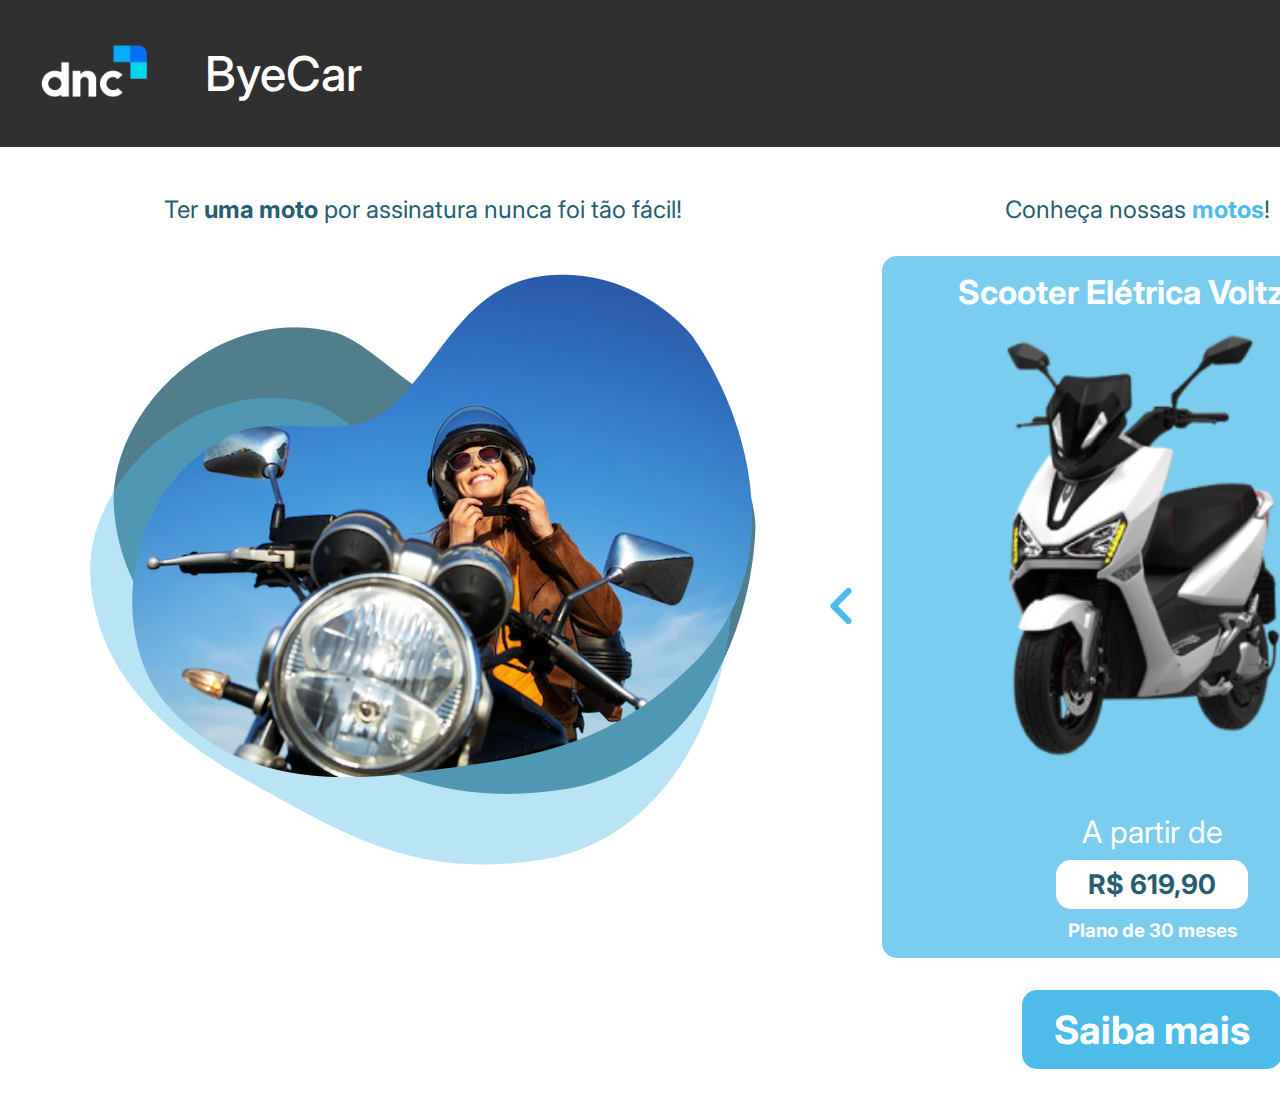
==== ByeCar/index.html @ d8a2f301 "Dinâmica ao vivo dia 07-01-23, exercitando o JS" ====
<!DOCTYPE html>
<html lang="pt-BR">
  <head>
    <meta charset="UTF-8" />
    <meta http-equiv="X-UA-Compatible" content="IE=edge" />
    <meta name="viewport" content="width=device-width, initial-scale=1.0" />
    <title>Bye Car</title>
    <link rel="stylesheet" href="style.css" />
    <script src="script.js" defer></script>
  </head>
  <body>
    <header>
      <img src="./assets/dnc-logo.png" alt="dnc-logo" />
      <h1>ByeCar</h1>
    </header>

    <section>
      <!-- ===== LEFT-CONTENT ===== -->
      <div class="left-content">
        <h2>Ter <b>uma moto</b> por assinatura nunca foi tão fácil!</h2>
        <img src="./assets/left-img.png" alt="girl in motocicle" />
      </div>

      <!-- ===== RIGHT-CONTENT ===== -->
      <div class="right-content">
        <h2>Conheça nossas <span>motos</span>!</h2>
        <!-- ===== CAROUSEL ===== -->
        <div class="carousel" id="carousel">
          <button onclick="prev()">
            <img src="./assets/left-arrow.png" alt="left arrow" />
          </button>
          <ul id="carousel-cards" class="carousel-cards">
            <li>
              <h2>Scooter Elétrica Voltz EV1</h2>
              <img src="./assets/img-card-1.png" alt="" />
              <div class="card-label">
                <h1>A partir de</h1>
                <span>R$ 619,90</span>
                <h3>Plano de 30 meses</h3>
              </div>
            </li>
            <li>
              <h2>Honda CB 500X</h2>
              <img src="./assets/img-card-2.png" alt="" />
              <div class="card-label">
                <h1>A partir de</h1>
                <span>R$ 890,90</span>
                <h3>Plano de 12 meses</h3>
              </div>
            </li>
          </ul>
          <button onclick="next()">
            <img src="./assets/right-arrow.png" alt="right arrow" />
          </button>
        </div>

        <button id="learn-more" class="learn-more" onclick="exibir()">Saiba mais</button>
      </div>
    </section>

    <!-- Modais -->
<div id="modal-1" class="modal">
  <p>"O câmbio de 5 marchas da Scooter Elétrica Voltz EV1 
  oferece maior confiança e performance na pilotagem, tornando as 
  subidas de marcha mais leves e as reduções mais suaves!"</p>
</div>

<div id="modal-2" class="modal">
    <p>O câmbio de 6 marchas da CB 500X oferece maior confiança 
      e performance na pilotagem, tornando as subidas de marcha 
      mais leves e as reduções mais suaves!  </p>
</div>

    <script src="script.js"></script>
  </body>
</html>
---- ByeCar/style.css ----
@import url("https://fonts.googleapis.com/css2?family=Inter:wght@400;500;700&display=swap");

* {
  font-family: "Inter", sans-serif;
  margin: 0;
  padding: 0;
  box-sizing: border-box;
}

:root {
  --header-background: #303030;
  --header-color: #ffffff;
  --section-background: #ffffff;
  --section-headings: #265e70;
  --section-heading-motos: #4dbce9;
  --carousel-card-color: #ffffff;
  --carousel-card-background: #4dbce9bf;
  --carousel-card-price: #265e70;
  --button-learn-more-background: #4dbce9;
  --button-learn-more-color: #ffffff;
}

header {
  padding: 1rem;
  background-color: var(--header-background);
  color: var(--header-color);
  display: flex;
  column-gap: 2rem;
  align-items: center;
}

header h1 {
  font-weight: 500;
  font-size: 48px;
}

section {
  display: flex;
  column-gap: 2rem;
  padding: 3rem;
  justify-content: space-around;
}

.left-content {
  display: flex;
  flex-direction: column;
  align-items: center;
}

.left-content,
.right-content {
  text-align: center;
}

.left-content > h2,
.right-content > h2 {
  color: var(--section-headings);
  margin-bottom: 2rem;
  max-width: 614px;
  font-weight: 400;
}

.right-content h2 span {
  color: var(--section-heading-motos);
  font-weight: 700;
}

.carousel {
  display: flex;
  column-gap: 30px;
  align-items: center;
  margin-bottom: 2rem;
}

.carousel button {
  border: none;
  background-color: transparent;
}

.carousel-cards {
  display: flex;
  max-width: 540px;
  min-height: 540px;
  overflow: hidden;
  gap: 2rem;
}

.carousel-cards li {
  background-color: var(--carousel-card-background);
  border-radius: 15px;
  color: var(--carousel-card-color);
  text-align: center;
  min-width: 540px;
  display: flex;
  flex-direction: column;
  justify-content: space-around;
  padding: 1rem;
}

.carousel-cards li > h2 {
  font-size: 33px;
  font-weight: 700;
}

.carousel-cards li .card-label {
  display: flex;
  flex-direction: column;
  gap: 10px;
  align-items: center;
}

.carousel-cards li .card-label > h1 {
  font-size: 31px;
  font-weight: 400;
}

.carousel-cards li .card-label > h2 {
  font-size: 20px;
  font-weight: 400;
}

.carousel-cards li .card-label > span {
  background-color: var(--carousel-card-color);
  color: var(--carousel-card-price);
  border-radius: 15px;
  font-weight: 700;
  font-size: 27px;
  padding: 0.5rem 2rem;
}

.learn-more {
  padding: 1rem 2rem;
  font-size: 39px;
  font-weight: 700;
  background-color: var(--button-learn-more-background);
  color: var(--button-learn-more-color);
  border: none;
  border-radius: 15px;
}

/* abaixo, estilização própria */

button {
  cursor: pointer;
}

#learn-more {
transition: 0.2s  ease-in-out;
}
  #learn-more:hover{
    background-color: #265e70;
  }


/* modal */

#modal-1 {
  display: none; /* Oculta o modal por padrão */
  position: absolute; /* Fixa o modal na tela */
  z-index: 1; /* Coloca o modal na frente de outros elementos */
  left: 20%;
  top: 15%;
  width: 50%; 
  height: 50%; 
  padding: 20px;
}

#modal-2 {
  display: none; /* Oculta o modal por padrão */
  position: absolute; /* Fixa o modal na tela */
  z-index: 1; /* Coloca o modal na frente de outros elementos */
  left: 20%;
  top: 15%;
  width: 50%; 
  height: 50%; 
  padding: 20px;
}

.modal p {
  background-color: var(--button-learn-more-background);
  font-size: 50px;
  color: var(--button-learn-more-color);
  margin: 15% auto; /* Centraliza o modal na tela */
  padding: 30px;
  width: 80%; /* Largura do modal */
  box-shadow: 0 4px 8px 0 rgba(0, 0, 0, 0.2), 0 6px 20px 0 rgba(0, 0, 0, 0.19);
}
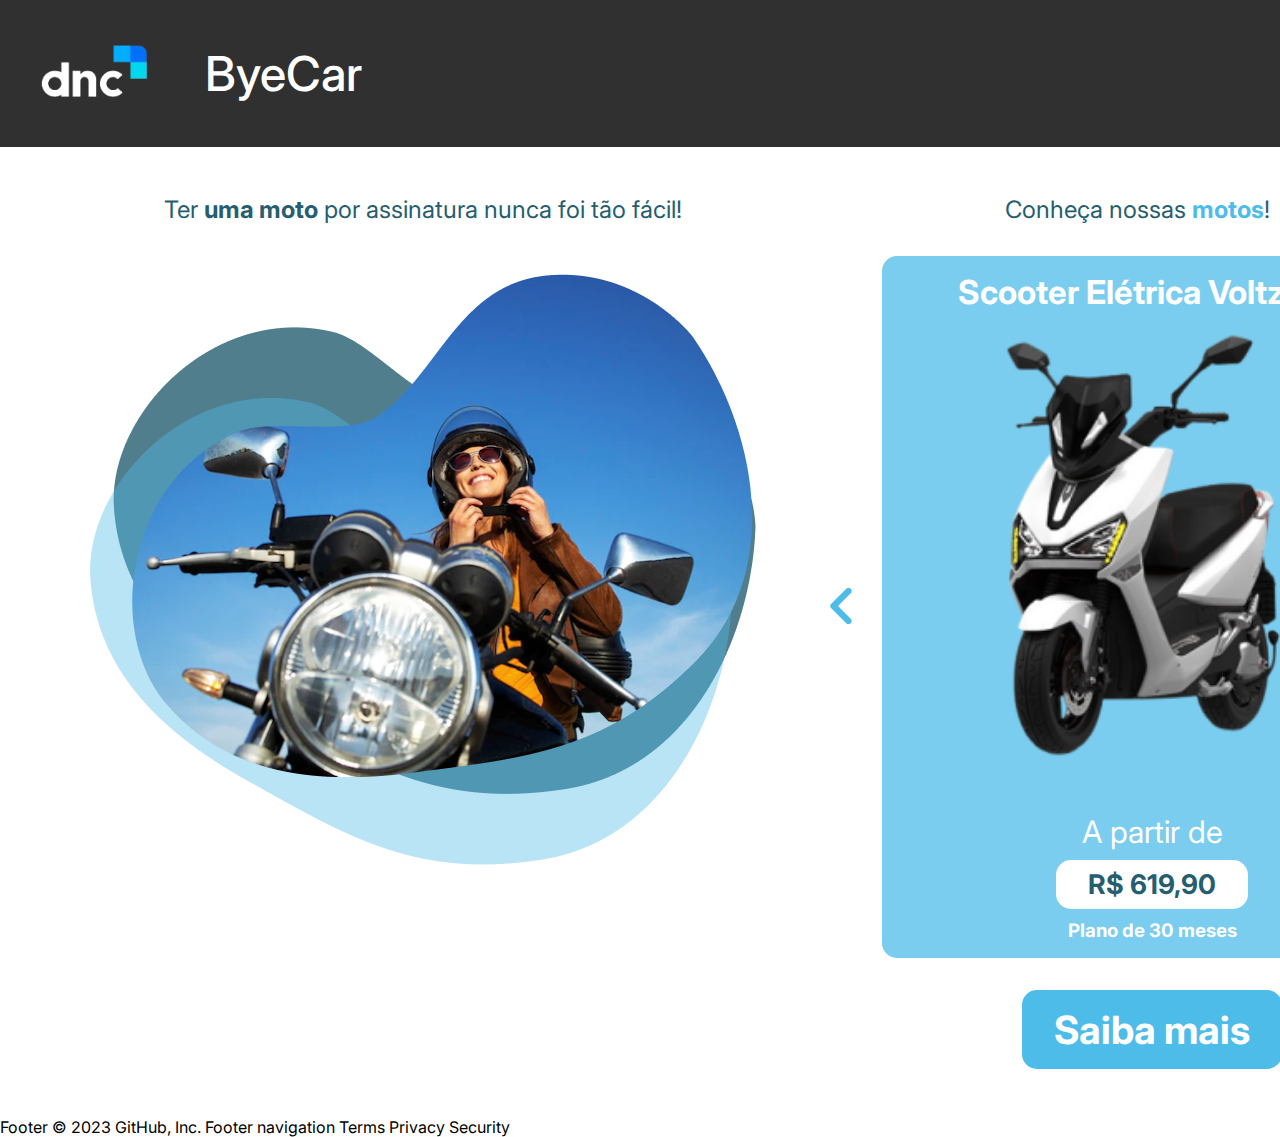
==== commit 91d15f0e: "Finalizadas as questões de erro no JS, página concluída" ====
--- a/ByeCar/index.html
+++ b/ByeCar/index.html
@@ -60,17 +60,25 @@
 
     <!-- Modais -->
 <div id="modal-1" class="modal">
-  <p>"O câmbio de 5 marchas da Scooter Elétrica Voltz EV1 
+  <p>O câmbio de 5 marchas da Scooter Elétrica Voltz EV1 
   oferece maior confiança e performance na pilotagem, tornando as 
-  subidas de marcha mais leves e as reduções mais suaves!"</p>
+  subidas de marcha mais leves e as reduções mais suaves!</p>
+  <button class="modal" onclick="fechar()">Fechar</button>
 </div>
 
 <div id="modal-2" class="modal">
     <p>O câmbio de 6 marchas da CB 500X oferece maior confiança 
       e performance na pilotagem, tornando as subidas de marcha 
       mais leves e as reduções mais suaves!  </p>
+      <button class="modal" onclick="fechar()">Fechar</button>
 </div>
 
     <script src="script.js"></script>
   </body>
 </html>
+Footer
+© 2023 GitHub, Inc.
+Footer navigation
+Terms
+Privacy
+Security
--- a/ByeCar/style.css
+++ b/ByeCar/style.css
@@ -163,6 +163,7 @@
   width: 50%; 
   height: 50%; 
   padding: 20px;
+
 }
 
 #modal-2 {
@@ -185,4 +186,23 @@
   width: 80%; /* Largura do modal */
   box-shadow: 0 4px 8px 0 rgba(0, 0, 0, 0.2), 0 6px 20px 0 rgba(0, 0, 0, 0.19);
 }
-
+.modal button {
+  cursor: pointer;
+  padding: 1rem 2rem;
+  font-size: 39px;
+  font-weight: 700;
+  background-color: var(--button-learn-more-background);
+  color: var(--button-learn-more-color);
+  border: none;
+  border-radius: 15px;
+
+  position: absolute;
+  left: 40%;
+  top: 140%;
+
+  transition: 0.2s  ease-in-out;
+}
+  .modal button:hover{
+    background-color: #265e70;
+  }
+
